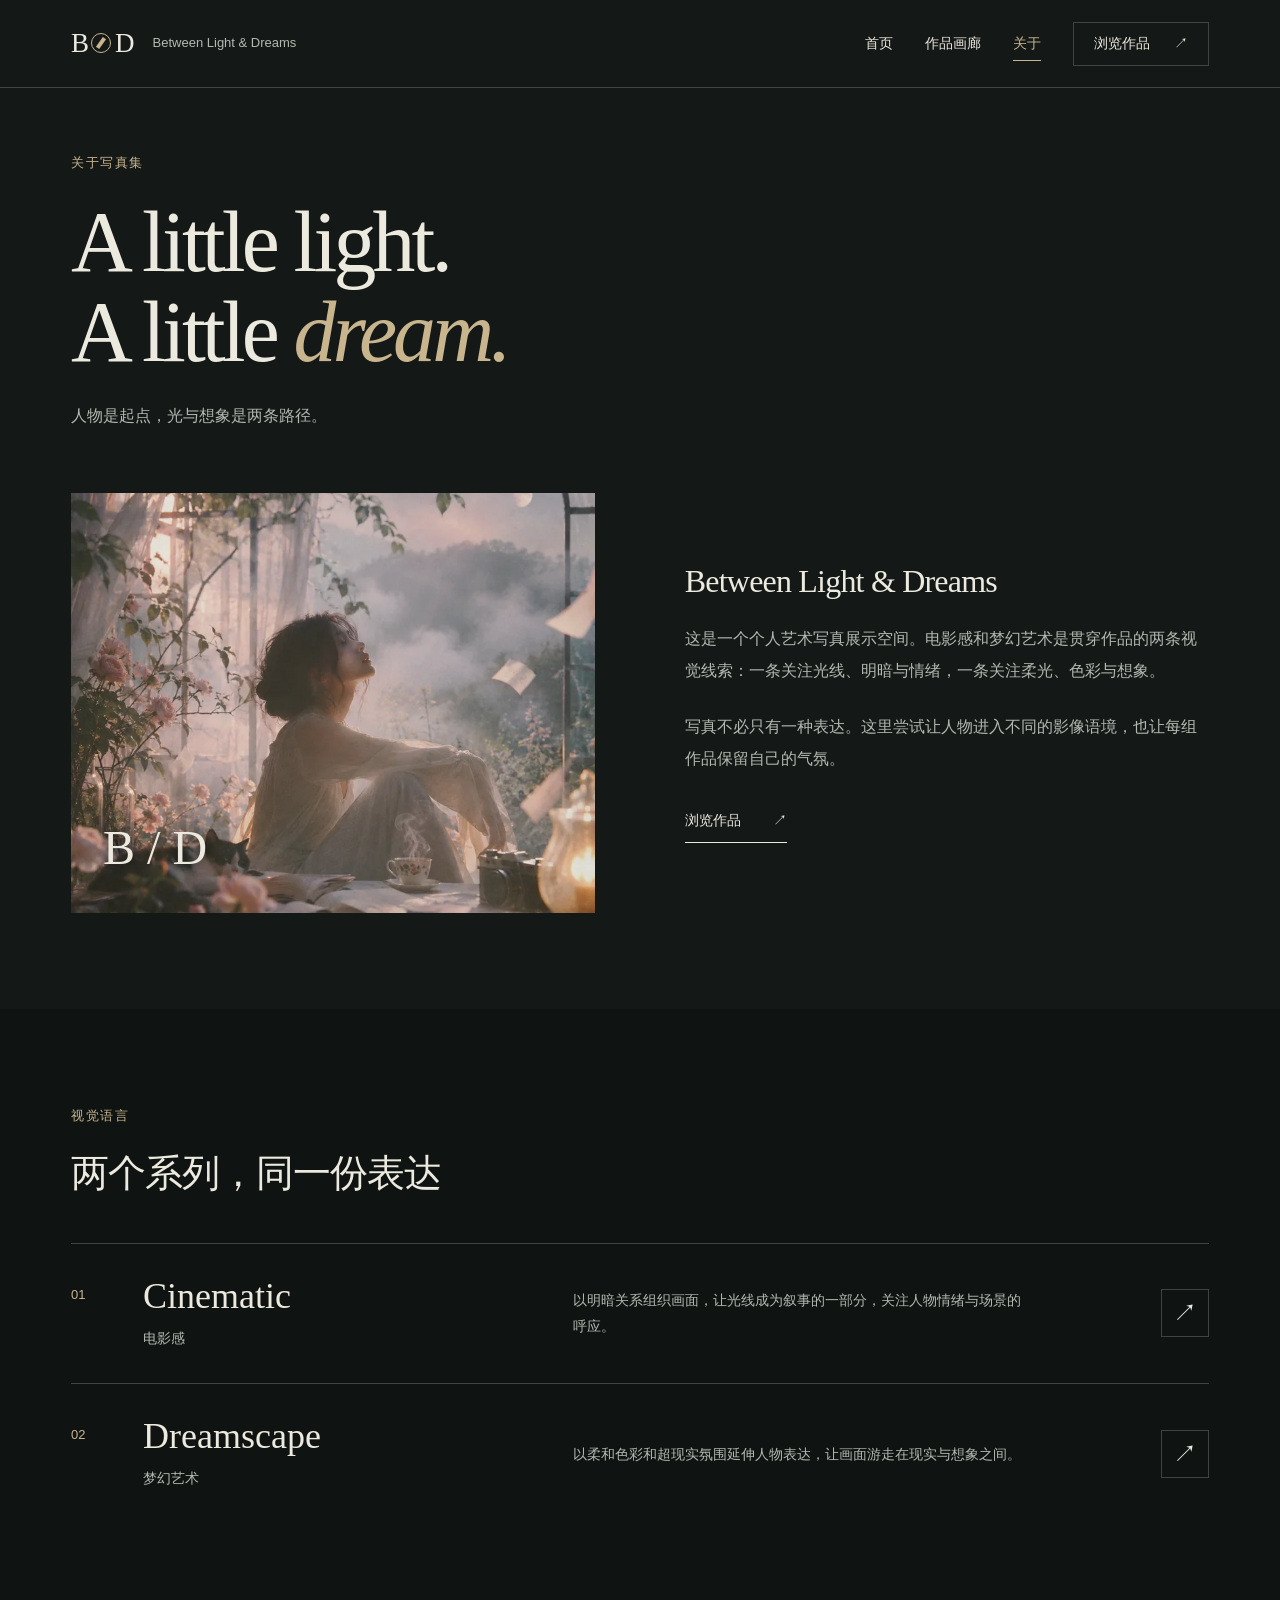
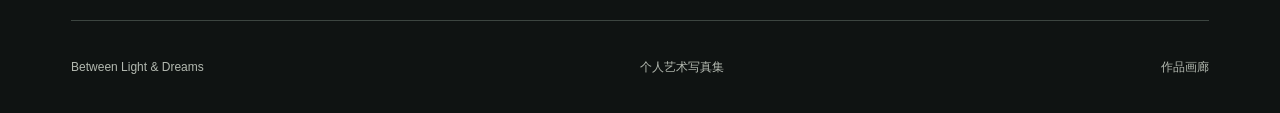
==== about.html @ 6b9c3166 "Publish Between Light & Dreams portrait gallery" ====
<!doctype html>
<html lang="zh-CN" data-type="service"><head>
<meta charset="utf-8"><meta name="viewport" content="width=device-width, initial-scale=1, viewport-fit=cover">
<title>关于 · Between Light &amp; Dreams</title><meta name="description" content="了解 Between Light & Dreams 的创作理念：以电影感和梦幻艺术，呈现个人艺术写真的两种表达。"><meta name="theme-color" content="#141817"><meta name="page-type" content="service"><meta name="site-kind" content="other">
<meta property="og:title" content="关于 · Between Light &amp; Dreams"><meta property="og:description" content="以电影感和梦幻艺术呈现个人写真。"><meta property="og:type" content="website"><meta property="og:image" content="assets/share.svg"><meta name="twitter:card" content="summary_large_image">
<link rel="icon" href="assets/favicon.svg" type="image/svg+xml"><link rel="stylesheet" href="assets/site.css"><script src="assets/app.js" defer></script>
</head><body data-page="about">
<a class="skip-link" href="#main">跳至正文</a><header class="site-header"><div class="wrap header-inner"><a class="brand" href="index.html" aria-label="Between Light and Dreams 首页">B<span class="brand-orbit" aria-hidden="true"></span>D<span class="brand-caption">Between Light &amp; Dreams</span></a><button class="menu-toggle" type="button" aria-expanded="false" aria-controls="primary-nav">菜单 <span aria-hidden="true">＋</span></button><nav id="primary-nav" aria-label="主导航"><a href="index.html">首页</a><a href="gallery.html">作品画廊</a><a href="about.html" aria-current="page">关于</a><a class="nav-cta" href="gallery.html">浏览作品 <span aria-hidden="true">↗</span></a></nav></div></header>
<main id="main"><section class="about-intro section"><div class="wrap"><div class="about-heading" data-enter><p class="eyebrow">关于写真集</p><h1 lang="en">A little light.<br>A little <em>dream.</em></h1><p class="about-tagline">人物是起点，光与想象是两条路径。</p></div><div class="about-body"><div class="about-art" data-about-cover><div class="light-study light-dream" aria-hidden="true"><span class="light-moon"></span><span class="light-horizon"></span></div><span class="about-art-mark" lang="en" aria-hidden="true">B / D</span></div><div class="about-story"><h2>Between Light &amp; Dreams</h2><p>这是一个个人艺术写真展示空间。电影感和梦幻艺术是贯穿作品的两条视觉线索：一条关注光线、明暗与情绪，一条关注柔光、色彩与想象。</p><p>写真不必只有一种表达。这里尝试让人物进入不同的影像语境，也让每组作品保留自己的气氛。</p><a class="text-link" href="gallery.html">浏览作品 <span aria-hidden="true">↗</span></a></div></div></div></section>
<section class="about-styles section"><div class="wrap"><p class="eyebrow">视觉语言</p><h2>两个系列，同一份表达</h2><div class="style-rows"><article><span class="row-index" aria-hidden="true">01</span><div><h3 lang="en">Cinematic</h3><p>电影感</p></div><p>以明暗关系组织画面，让光线成为叙事的一部分，关注人物情绪与场景的呼应。</p><a class="icon-button" href="gallery.html?style=cinematic" aria-label="查看电影感作品">↗</a></article><article><span class="row-index" aria-hidden="true">02</span><div><h3 lang="en">Dreamscape</h3><p>梦幻艺术</p></div><p>以柔和色彩和超现实氛围延伸人物表达，让画面游走在现实与想象之间。</p><a class="icon-button" href="gallery.html?style=dreamscape" aria-label="查看梦幻艺术作品">↗</a></article></div></div></section></main>
<footer class="site-footer footer-compact"><div class="wrap"><div class="footer-bottom"><a href="index.html" lang="en">Between Light &amp; Dreams</a><span>个人艺术写真集</span><a href="gallery.html">作品画廊</a></div></div></footer>
</body></html>
---- assets/site.css ----
@charset "UTF-8";
:root{color-scheme:dark;--bg:#141817;--bg-deep:#0f1312;--surface:#1c2320;--ink:#ece9df;--muted:#b3b9b0;--accent:#c8b58e;--line:#3c4540;--gutter:clamp(24px,5.55vw,96px);--header:88px;--serif:Georgia,"Times New Roman","Noto Serif SC","Songti SC",SimSun,serif;--sans:"Segoe UI","PingFang SC","Microsoft YaHei",sans-serif;--ease:cubic-bezier(.2,.7,.2,1)}
*{box-sizing:border-box}html{scroll-padding-top:calc(var(--header) + 24px)}body{margin:0;background:var(--bg);color:var(--ink);font-family:var(--sans);font-size:16px;line-height:1.7;-webkit-font-smoothing:antialiased}body.modal-open{overflow:hidden}a{color:inherit;text-decoration:none}button{font:inherit;color:inherit;cursor:pointer}button,a{-webkit-tap-highlight-color:transparent}button{border-radius:0}button:disabled{cursor:default;opacity:.3}img{display:block;max-width:100%}h1,h2,h3,p,figure{margin:0}h1,h2,h3{font-weight:400;line-height:1.14}em{font-family:var(--serif);font-weight:400}button:focus-visible,a:focus-visible{outline:2px solid var(--accent);outline-offset:6px}::selection{background:var(--accent);color:var(--bg)}[hidden]{display:none!important}.wrap{width:calc(100% - 2*var(--gutter));max-width:1440px;margin-inline:auto}.skip-link{position:fixed;top:12px;left:var(--gutter);background:var(--ink);color:var(--bg);padding:12px 24px;transform:translateY(-200%);z-index:100}.skip-link:focus{transform:translateY(0)}
.site-header{height:var(--header);position:relative;z-index:20;background:var(--bg);border-bottom:1px solid var(--line)}.header-inner{display:flex;align-items:center;justify-content:space-between;height:100%;gap:24px}.brand{display:flex;align-items:center;font-family:var(--serif);font-size:27px;letter-spacing:-2px;min-height:44px;flex-shrink:0}.brand-orbit{display:block;width:20px;height:20px;border:1px solid var(--accent);border-radius:50%;margin:0 4px;position:relative}.brand-orbit::after{content:"";position:absolute;inset:3px 7px;background:var(--accent);transform:rotate(35deg)}.brand-caption{font:13px/1.4 var(--sans);letter-spacing:0;margin-left:20px;color:var(--muted)}#primary-nav{display:flex;align-items:center;gap:32px}#primary-nav a{display:flex;min-height:44px;align-items:center;position:relative;font-size:14px}#primary-nav a:not(.nav-cta)::after{content:"";height:1px;background:var(--accent);position:absolute;bottom:5px;left:0;right:0;transform:scaleX(0);transform-origin:left;transition:transform .25s var(--ease)}#primary-nav a:hover::after,#primary-nav a[aria-current]::after{transform:scaleX(1)}#primary-nav a[aria-current]{color:var(--accent)}#primary-nav .nav-cta{border:1px solid var(--line);padding:0 20px;gap:24px;transition:background .2s,color .2s,transform .2s}.nav-cta:hover{background:var(--ink);color:var(--bg);transform:translateY(-2px)}.menu-toggle{display:none;background:transparent;border:1px solid var(--line);min-height:44px;min-width:76px;padding:0 12px}.menu-toggle span{margin-left:8px}
.hero{min-height:calc(100svh - var(--header));position:relative;overflow:hidden}.hero-grid{display:grid;grid-template-columns:1fr 1fr;gap:48px;min-height:calc(100svh - var(--header));padding-top:clamp(48px,7vh,88px);padding-bottom:24px;align-items:center}.hero-copy{position:relative;z-index:2;padding-bottom:24px}.eyebrow{display:flex;align-items:center;gap:16px;font-size:13px;color:var(--accent);letter-spacing:.12em;margin-bottom:24px}.fine-line{width:40px;height:1px;background:var(--accent)}.hero h1{font-family:var(--serif);font-size:clamp(70px,7.8vw,130px);line-height:.96;letter-spacing:-.055em}.hero h1 em{color:var(--accent);font-size:.76em}.word-dreams{font-style:italic}.hero-lead{font-family:var(--serif);font-size:21px;letter-spacing:.07em;margin-top:32px}.hero-description{color:var(--muted);font-size:14px;margin-top:12px;line-height:1.9}.button{display:inline-flex;min-height:50px;align-items:center;justify-content:space-between;gap:48px;padding:12px 24px;font-size:14px;border:1px solid var(--line);transition:transform .25s var(--ease),background .25s,color .25s}.button:hover{transform:translateY(-2px)}.button:active{transform:translateY(1px)}.button-primary{background:var(--ink);color:var(--bg);border-color:var(--ink)}.button-primary:hover{background:var(--accent);border-color:var(--accent)}.button-secondary{background:transparent}.button-secondary:hover{background:var(--surface)}.hero .button{margin-top:28px}.hero-art{display:grid;grid-template-columns:1.1fr .85fr;gap:16px;position:relative;align-self:stretch;align-items:center;padding:0 24px 0 0;min-height:480px}.art-frame{position:relative;aspect-ratio:3/5;overflow:hidden;background:var(--surface)}.frame-cinema{margin-bottom:100px}.frame-dream{margin-top:96px;aspect-ratio:3/5.7}.frame-label{position:absolute;left:24px;bottom:24px;font-family:var(--serif);font-size:clamp(22px,2.6vw,42px);font-style:italic;text-shadow:0 2px 12px #000;z-index:2}.frame-corner{position:absolute;top:16px;right:16px;width:16px;height:16px;border-top:1px solid #ece9df88;border-right:1px solid #ece9df88;z-index:2}.art-axis{position:absolute;right:0;top:50%;writing-mode:vertical-rl;text-transform:uppercase;font:10px/1 var(--sans);letter-spacing:.2em;color:var(--muted)}.hero-foot{grid-column:1/-1;display:flex;align-items:center;justify-content:space-between;border-top:1px solid var(--line);min-height:56px;color:var(--muted);font-size:12px;letter-spacing:.04em}.hero-foot a{display:flex;align-items:center;gap:32px;min-height:44px}.hero-foot a:hover{color:var(--ink)}
/* Decorative light studies are backgrounds, never labelled as portrait artworks. */
.light-study{position:absolute;inset:0;overflow:hidden;pointer-events:none}.light-cinema{background:linear-gradient(125deg,#172323,#2e3832 44%,#111b19 46%,#182420)}.light-window{position:absolute;inset:-20% 30% -15% -30%;background:linear-gradient(90deg,transparent 5%,#d8be8555 18%,#e6d8ab88 42%,#81745144 57%,transparent 76%);transform:rotate(28deg);filter:blur(5px)}.light-door{position:absolute;inset:12% 18% 12% 40%;border-left:1px solid #b4bb9b66;border-right:1px solid #b4bb9b44;box-shadow:12px 0 44px #cad2aa22;background:linear-gradient(0deg,#111a18,#52645355)}.light-dream{background:radial-gradient(ellipse at 30% 32%,#bac7b166,transparent 55%),linear-gradient(150deg,#627e80,#344e56 42%,#273d49 65%,#19272d)}.light-moon{position:absolute;width:70%;aspect-ratio:1;border:1px solid #dfe3c155;border-radius:50%;left:16%;top:12%;background:radial-gradient(ellipse at 55% 45%,#ece4bf88,#bacbb222 52%,transparent 70%);box-shadow:0 0 80px #d0dab022;filter:blur(.5px)}.light-horizon{position:absolute;left:-40%;right:-40%;bottom:-16%;height:55%;border-radius:50%;background:linear-gradient(0deg,#192a30 30%,#a9c3be44 96%);filter:blur(10px);transform:rotate(-12deg)}.cover-photo{position:absolute;inset:0;width:100%;height:100%;object-fit:cover}.hero-art .cover-photo{transition:transform .6s var(--ease)}.hero-art:hover .cover-photo{transform:scale(1.025)}
.section{padding-block:96px}.collections{background:var(--bg-deep)}.section-heading{display:flex;justify-content:space-between;align-items:flex-end;gap:32px;margin-bottom:48px}.section-heading h2,.note-grid h2,.about-styles h2{font-size:clamp(28px,3vw,42px);letter-spacing:-.025em}.section-heading>p{font-size:14px;color:var(--muted);line-height:1.9}.collection-grid{display:grid;grid-template-columns:1fr 1fr;gap:32px}.collection-card{display:block;transition:transform .35s var(--ease)}.collection-card:hover{transform:translateY(-2px)}.collection-visual{position:relative;aspect-ratio:4/3;overflow:hidden;background:var(--surface)}.collection-visual .light-study,.collection-visual .cover-photo{transition:transform .6s var(--ease)}.collection-card:hover .light-study,.collection-card:hover .cover-photo{transform:scale(1.03)}.collection-number{position:absolute;top:24px;left:24px;font-size:12px;letter-spacing:.15em;text-shadow:0 2px 10px #000;z-index:2}.collection-arrow{display:flex;align-items:center;justify-content:center;position:absolute;bottom:24px;right:24px;width:48px;height:48px;background:var(--bg);border:1px solid var(--line);font-size:24px;z-index:2;transition:transform .2s}.collection-card:hover .collection-arrow{transform:translate(2px,-2px)}.collection-text{padding-top:24px;display:flex;justify-content:space-between;align-items:baseline;gap:16px}.collection-text h3{font-family:var(--serif);font-size:clamp(28px,3vw,44px);letter-spacing:-.025em}.collection-text p{color:var(--muted);font-size:13px}.collection-text p span{display:block;font-size:12px;margin-top:4px}.note-section{background:#e6e3d9;color:#26332e}.note-grid{display:grid;grid-template-columns:1fr 1.5fr;gap:64px}.note-grid>.eyebrow{color:#5e675a;align-self:start}.note-lead{font-family:var(--serif);font-size:clamp(28px,3vw,44px);line-height:1.6;margin-top:32px}.body-copy{font-size:16px;line-height:2;max-width:550px;margin-top:24px;color:#48544b}.text-link{display:inline-flex;align-items:center;gap:32px;min-height:44px;border:0;border-bottom:1px solid currentColor;background:transparent;font-size:14px;padding:8px 0;transition:gap .25s var(--ease),color .25s}.text-link:hover{gap:42px}.note-grid .text-link{margin-top:28px}.site-footer{padding-top:64px;background:var(--bg-deep)}.footer-top{display:flex;align-items:center;justify-content:space-between;gap:32px;padding-bottom:56px}.footer-title{font-family:var(--serif);font-size:clamp(32px,4.2vw,64px);line-height:1.08;letter-spacing:-.035em}.footer-title em{color:var(--accent)}.footer-bottom{display:flex;align-items:center;justify-content:space-between;gap:24px;border-top:1px solid var(--line);padding:24px 0;color:var(--muted);font-size:12px;flex-wrap:wrap}.footer-bottom a{display:flex;align-items:center;min-height:44px}.footer-bottom a:hover{color:var(--ink)}.footer-compact{padding-top:0}
.gallery-main{min-height:calc(100svh - var(--header) - 94px)}.gallery-section{padding-block:64px 96px}.gallery-intro h1{font-family:var(--serif);font-size:clamp(52px,6.2vw,90px);letter-spacing:-.045em;line-height:1.1}.gallery-intro h1 em{color:var(--accent)}.gallery-intro>p:last-child{color:var(--muted);font-size:14px;margin-top:20px}.gallery-toolbar{display:flex;align-items:center;justify-content:space-between;gap:24px;margin-top:56px;padding-bottom:20px;border-bottom:1px solid var(--line)}.filters{display:flex;gap:8px;flex-wrap:wrap}.filters button{padding:10px 20px;min-height:44px;border:1px solid transparent;background:transparent;color:var(--muted);font-size:14px;transition:background .2s,color .2s,transform .2s}.filters button:hover{color:var(--ink);background:var(--surface);transform:translateY(-2px)}.filters button[aria-pressed=true]{border-color:var(--accent);color:var(--ink)}#gallery-count{font-size:13px;color:var(--muted);white-space:nowrap}.gallery-grid{display:grid;grid-template-columns:repeat(3,minmax(0,1fr));gap:40px 24px;margin-top:32px}.work-card{margin:0;min-width:0}.work-open{display:block;width:100%;padding:0;border:none;background:transparent;text-align:left;transition:transform .25s var(--ease)}.work-open:hover{transform:translateY(-2px)}.work-image-wrap{display:block;position:relative;aspect-ratio:3/4;background:var(--surface);overflow:hidden}.work-image{width:100%;height:100%;object-fit:cover;transition:transform .5s var(--ease)}.work-open:hover .work-image{transform:scale(1.03)}.work-open .work-expand{position:absolute;bottom:16px;right:16px;display:grid;place-items:center;background:var(--bg);width:44px;height:44px;font-size:22px}.work-image-failed{display:grid;place-items:center;position:absolute;inset:0;padding:24px;color:var(--muted);font-size:14px}.work-details{display:flex;justify-content:space-between;align-items:baseline;gap:16px;padding-top:16px}.work-title{font-size:16px;font-family:var(--sans);line-height:1.5;overflow-wrap:anywhere}.work-style{font-size:12px;color:var(--muted);flex-shrink:0}.gallery-empty{padding:48px 0 24px;text-align:center;min-height:240px}.gallery-empty h2{font-size:24px;margin-top:16px}.gallery-empty p{font-size:14px;color:var(--muted);margin-top:12px}.gallery-empty .text-link,.gallery-empty .button{margin-top:20px}.empty-symbol{font-size:52px;color:var(--accent);font-family:var(--serif);line-height:1}
.lightbox{width:100vw;max-width:none;height:100dvh;max-height:none;margin:0;padding:0;border:0;background:#101412fa;color:var(--ink);overflow:auto}.lightbox::backdrop{background:#0f1312f5}.lightbox-layout{min-height:100%;display:grid;grid-template-rows:auto minmax(120px,1fr) auto;padding:16px 32px;gap:8px}.lightbox-top{display:flex;justify-content:space-between;align-items:center;gap:16px;font-size:13px;color:var(--muted)}.icon-button{display:inline-flex;align-items:center;justify-content:center;min-width:48px;min-height:48px;background:transparent;border:1px solid var(--line);font-size:24px;flex-shrink:0;transition:background .2s,transform .2s}.icon-button:hover:not(:disabled){background:var(--surface);transform:translateY(-2px)}.lightbox-stage{display:grid;grid-template-columns:48px minmax(0,1fr) 48px;align-items:center;gap:24px;min-height:0}.lightbox-image-wrap{height:calc(100dvh - 200px);min-height:120px;position:relative;display:flex;align-items:center;justify-content:center;touch-action:pan-y}.lightbox-image-wrap img{max-width:100%;max-height:100%;width:auto;height:auto;object-fit:contain}.lightbox-image-wrap>p{max-width:320px;text-align:center;color:var(--muted);font-size:14px}.lightbox-bottom{display:flex;align-items:center;justify-content:space-between;gap:24px;padding:16px 72px}.lightbox-bottom h2{font-family:var(--serif);font-size:24px;overflow-wrap:anywhere}.lightbox-bottom p{font-size:12px;color:var(--muted);margin-top:4px}#lightbox-help{text-align:right}.touch-help{display:none}
.about-intro{padding-top:64px}.about-heading h1{font-family:var(--serif);font-size:clamp(52px,6.7vw,96px);letter-spacing:-.045em;line-height:1.05}.about-heading h1 em{color:var(--accent)}.about-tagline{font-size:16px;color:var(--muted);margin-top:24px}.about-body{display:grid;grid-template-columns:1fr 1fr;gap:clamp(32px,7vw,112px);margin-top:64px;align-items:center}.about-art{position:relative;aspect-ratio:5/4;overflow:hidden}.about-art-mark{position:absolute;left:32px;bottom:24px;font-family:var(--serif);font-size:48px;color:var(--ink);text-shadow:0 2px 12px #000}.about-story h2{font-family:var(--serif);font-size:32px;letter-spacing:-.025em}.about-story p{font-size:16px;line-height:2;color:var(--muted);margin-top:24px}.about-story .text-link{margin-top:24px}.about-styles{background:var(--bg-deep)}.style-rows{margin-top:48px}.style-rows article{display:grid;grid-template-columns:40px 1fr 1.4fr 48px;gap:32px;align-items:center;border-top:1px solid var(--line);padding:32px 0}.row-index{color:var(--accent);font-size:13px;align-self:start;padding-top:8px}.style-rows h3{font-family:var(--serif);font-size:36px}.style-rows article p{font-size:14px;color:var(--muted);line-height:1.9}.style-rows h3+p{margin-top:8px}.style-rows article>p{max-width:450px}
/* Entrance never hides text when scripting or animation is unavailable. */
@keyframes enter{from{opacity:.3;transform:translateY(16px)}to{opacity:1;transform:translateY(0)}}[data-enter]{animation:enter .9s var(--ease) both}.hero-art[data-enter]{animation-delay:.12s}
@media(min-width:1800px){.hero-grid{min-height:850px}.hero{min-height:850px}}
@media(max-width:1100px){.brand-caption{display:none}.hero-grid{gap:32px}.hero-art{min-height:400px}.collection-text{display:block}.collection-text p{margin-top:12px}.collection-text p span{display:inline;margin-left:16px}.lightbox-bottom{padding-inline:0}}
@media(max-width:800px){:root{--header:72px;--gutter:32px}#primary-nav{gap:24px}.hero-grid{grid-template-columns:1fr;gap:24px;padding-top:48px}.hero-copy{padding:0}.hero h1{font-size:clamp(72px,12vw,100px)}.hero h1 br:first-of-type{display:none}.hero-lead{margin-top:24px}.hero-description{display:none}.hero-art{min-height:0;height:360px;grid-template-columns:1fr 1fr;padding-right:24px;gap:16px}.art-frame{aspect-ratio:auto;height:100%;margin:0}.frame-cinema{height:90%;align-self:start}.frame-dream{height:90%;align-self:end}.art-axis{font-size:9px}.hero-foot{margin-top:8px}.section{padding-block:64px}.note-grid{grid-template-columns:1fr;gap:24px}.note-grid>.eyebrow{margin-bottom:0}.section-heading{align-items:flex-start}.section-heading>p{font-size:13px}.collection-grid{gap:24px}.collection-visual{aspect-ratio:3/4}.gallery-grid{grid-template-columns:repeat(2,minmax(0,1fr))}.about-body{gap:32px;align-items:start}.about-story h2{font-size:26px}.about-story p{font-size:14px;margin-top:16px}.style-rows article{grid-template-columns:24px 1fr 1.2fr 48px;gap:20px}.style-rows h3{font-size:30px}}
@media(max-width:600px){:root{--gutter:24px;--header:72px}.header-inner{gap:12px}.brand{font-size:26px}.brand-caption{display:block;font-size:10px;margin-left:12px;max-width:90px;line-height:1.4}.menu-toggle{display:block;font-size:13px}.site-header{position:relative}#primary-nav{display:none;position:absolute;left:0;right:0;top:100%;background:var(--bg-deep);padding:24px var(--gutter);border-bottom:1px solid var(--line);flex-direction:column;align-items:stretch;gap:8px;box-shadow:0 16px 32px #0004}#primary-nav[data-open=true]{display:flex}#primary-nav a{min-height:52px;font-size:16px}#primary-nav a:not(.nav-cta)::after{right:auto;width:32px}.nav-cta{margin-top:12px;justify-content:space-between}.hero-grid{padding-top:32px;gap:24px;min-height:calc(100svh - var(--header));align-content:start}.eyebrow{font-size:11px;margin-bottom:24px}.fine-line{width:24px}.hero h1{font-size:clamp(59px,14.8vw,85px);line-height:1;letter-spacing:-.045em}.hero h1 br:first-of-type{display:block}.hero-lead{font-size:16px;margin-top:24px;letter-spacing:.03em}.hero .button{margin-top:24px;width:100%}.hero-art{height:240px;gap:12px;padding-right:20px}.frame-label{font-size:28px;left:16px;bottom:16px}.frame-corner{top:12px;right:12px;width:12px;height:12px}.art-axis{font-size:8px;letter-spacing:.14em}.hero-foot{font-size:10px;gap:16px;min-height:48px}.hero-foot a{gap:12px}.section{padding-block:56px}.section-heading{display:block;margin-bottom:32px}.section-heading>p{margin-top:20px}.collection-grid{grid-template-columns:1fr;gap:40px}.collection-visual{aspect-ratio:4/3}.collection-text{display:flex}.collection-text h3{font-size:34px}.collection-text p{margin-top:0;font-size:12px}.collection-text p span{display:block;margin-left:0;font-size:10px}.collection-number{top:20px;left:20px}.collection-arrow{bottom:20px;right:20px}.note-grid{gap:24px}.note-lead{font-size:30px;margin-top:24px}.body-copy{font-size:14px}.footer-top{display:block;padding-bottom:32px}.footer-top .text-link{margin-top:24px}.site-footer{padding-top:48px}.footer-bottom{gap:8px 24px;display:grid;grid-template-columns:1fr auto;font-size:11px;padding:20px 0}.footer-bottom span[lang=en]{display:none}.footer-bottom>a:last-child{justify-self:end}.footer-compact{padding-top:0}.footer-compact .footer-bottom>span{grid-column:1;grid-row:2}.footer-compact .footer-bottom>a:last-child{grid-column:2;grid-row:1/3}.gallery-section{padding-block:40px 56px}.gallery-intro h1{font-size:clamp(45px,11vw,62px)}.gallery-intro>p:last-child{font-size:13px;max-width:260px;line-height:1.9}.gallery-toolbar{display:block;margin-top:32px;padding-bottom:16px}.filters{gap:8px;justify-content:space-between}.filters button{padding:10px 12px;font-size:13px}#gallery-count{margin-top:16px;font-size:12px}.gallery-grid{grid-template-columns:1fr;gap:32px;margin-top:24px}.work-image-wrap{aspect-ratio:4/5}.gallery-empty{padding-top:32px;min-height:260px}.gallery-empty h2{font-size:22px}.lightbox-layout{padding:12px 16px;gap:12px}.lightbox-stage{grid-template-columns:1fr 1fr;gap:16px}.lightbox-image-wrap{grid-column:1/-1;grid-row:1;height:calc(100dvh - 256px);min-height:120px}.lightbox-prev{grid-column:1;grid-row:2}.lightbox-next{grid-column:2;grid-row:2;justify-self:end}.lightbox-bottom{padding:0 0 12px;align-items:flex-start;gap:12px}.lightbox-bottom h2{font-size:20px}.lightbox-bottom p{font-size:11px}.touch-help{display:inline}#lightbox-help{flex-shrink:0}.about-intro{padding-top:40px}.about-heading h1{font-size:clamp(48px,11.9vw,68px)}.about-tagline{font-size:13px;line-height:1.9}.about-body{grid-template-columns:1fr;margin-top:40px;gap:32px}.about-art{aspect-ratio:4/3}.about-story h2{font-size:28px}.about-story p{font-size:14px}.style-rows{margin-top:32px}.style-rows article{grid-template-columns:24px 1fr 48px;gap:16px;padding-block:24px}.style-rows article>p{grid-column:2;grid-row:2;font-size:13px}.style-rows article>.icon-button{grid-column:3;grid-row:1}.style-rows h3{font-size:32px}.row-index{font-size:12px}.style-rows h3+p{font-size:12px}}
@media(max-width:359px){:root{--gutter:20px}.brand-caption{display:none}.filters button{padding:10px;font-size:12px}.hero-lead{font-size:14px}.hero-art{height:200px}.hero-foot>span{font-size:9px}.collection-text{display:block}.collection-text p{margin-top:12px}.collection-text p span{display:inline;margin-left:12px}.lightbox-bottom{flex-direction:column}#lightbox-help{text-align:left}.lightbox-image-wrap{height:calc(100dvh - 290px)}}
.note-section a:focus-visible{outline-color:#374b3b}
@media(min-width:801px){.hero-grid{row-gap:24px}.note-grid{grid-template-columns:5fr 7fr;gap:24px}}
.collection-text h3{font-size:clamp(28px,2.6vw,38px)}
.collection-number{background:#141817e6;padding:4px 8px;text-shadow:none}
@media(max-width:600px){.brand-caption,.art-axis{display:none}.section-heading h2,.note-grid h2,.about-styles h2{font-size:34px}.collection-text h3{font-size:32px}.collection-text p span{font-size:12px}.hero-foot{font-size:12px}.hero-foot>span{font-size:11px}}
@media(prefers-reduced-motion:reduce){*,*::before,*::after{animation:none!important;transition:none!important;scroll-behavior:auto!important}.hero-art:hover .cover-photo,.collection-card:hover .light-study,.collection-card:hover .cover-photo,.work-open:hover .work-image{transform:none}}
@media(prefers-reduced-transparency:reduce){.lightbox{background:var(--bg)}}
@media print{.site-header,.site-footer,.filters,.lightbox,.button{display:none!important}body{background:white;color:black}.section,.gallery-section{padding-block:24px}.hero{min-height:auto}.hero-grid{min-height:auto}.hero-art{height:400px}.gallery-grid{grid-template-columns:repeat(2,1fr)}}
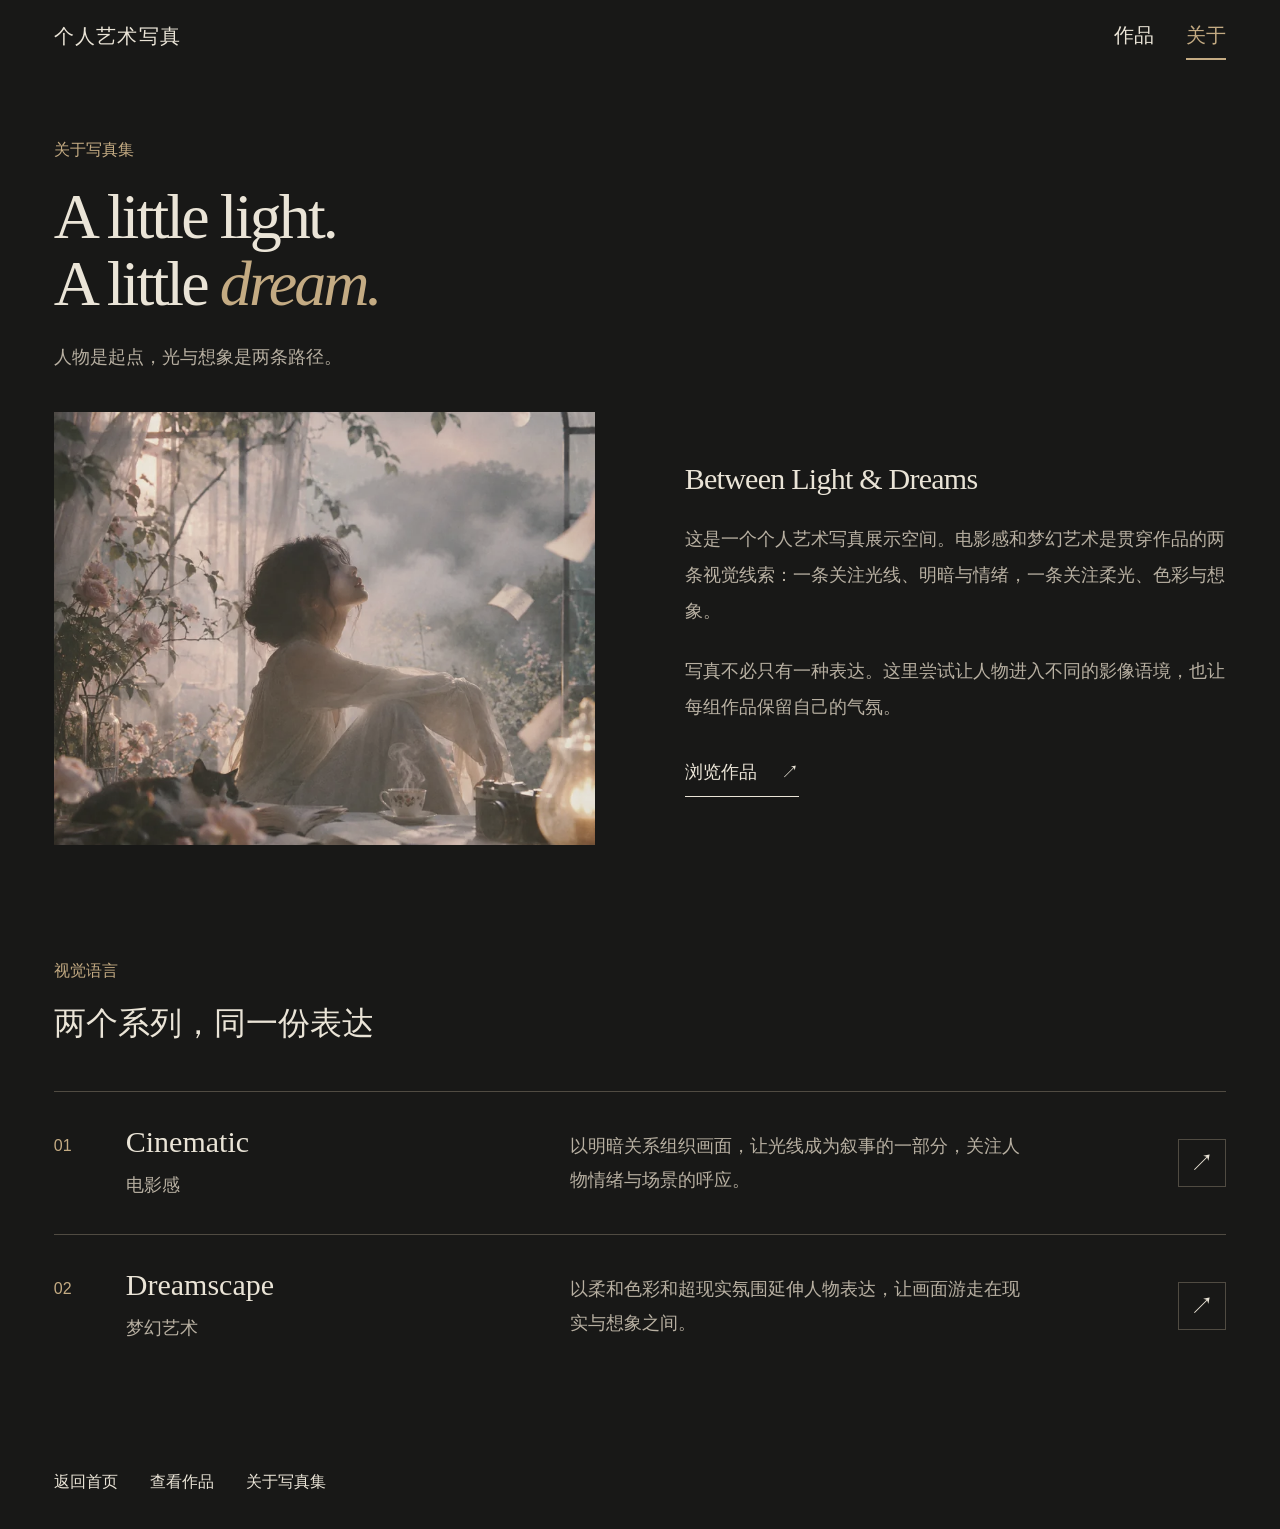
==== commit 8c905f51: "Refine portrait site with readable editorial layout" ====
--- a/about.html
+++ b/about.html
@@ -1,12 +1,17 @@
 <!doctype html>
 <html lang="zh-CN" data-type="service"><head>
 <meta charset="utf-8"><meta name="viewport" content="width=device-width, initial-scale=1, viewport-fit=cover">
-<title>关于 · Between Light &amp; Dreams</title><meta name="description" content="了解 Between Light & Dreams 的创作理念：以电影感和梦幻艺术，呈现个人艺术写真的两种表达。"><meta name="theme-color" content="#141817"><meta name="page-type" content="service"><meta name="site-kind" content="other">
+<title>关于 · Between Light &amp; Dreams</title><meta name="description" content="了解 Between Light & Dreams 的创作理念：以电影感和梦幻艺术，呈现个人艺术写真的两种表达。"><meta name="theme-color" content="#181817"><meta name="page-type" content="service"><meta name="site-kind" content="other">
 <meta property="og:title" content="关于 · Between Light &amp; Dreams"><meta property="og:description" content="以电影感和梦幻艺术呈现个人写真。"><meta property="og:type" content="website"><meta property="og:image" content="assets/share.svg"><meta name="twitter:card" content="summary_large_image">
 <link rel="icon" href="assets/favicon.svg" type="image/svg+xml"><link rel="stylesheet" href="assets/site.css"><script src="assets/app.js" defer></script>
 </head><body data-page="about">
-<a class="skip-link" href="#main">跳至正文</a><header class="site-header"><div class="wrap header-inner"><a class="brand" href="index.html" aria-label="Between Light and Dreams 首页">B<span class="brand-orbit" aria-hidden="true"></span>D<span class="brand-caption">Between Light &amp; Dreams</span></a><button class="menu-toggle" type="button" aria-expanded="false" aria-controls="primary-nav">菜单 <span aria-hidden="true">＋</span></button><nav id="primary-nav" aria-label="主导航"><a href="index.html">首页</a><a href="gallery.html">作品画廊</a><a href="about.html" aria-current="page">关于</a><a class="nav-cta" href="gallery.html">浏览作品 <span aria-hidden="true">↗</span></a></nav></div></header>
-<main id="main"><section class="about-intro section"><div class="wrap"><div class="about-heading" data-enter><p class="eyebrow">关于写真集</p><h1 lang="en">A little light.<br>A little <em>dream.</em></h1><p class="about-tagline">人物是起点，光与想象是两条路径。</p></div><div class="about-body"><div class="about-art" data-about-cover><div class="light-study light-dream" aria-hidden="true"><span class="light-moon"></span><span class="light-horizon"></span></div><span class="about-art-mark" lang="en" aria-hidden="true">B / D</span></div><div class="about-story"><h2>Between Light &amp; Dreams</h2><p>这是一个个人艺术写真展示空间。电影感和梦幻艺术是贯穿作品的两条视觉线索：一条关注光线、明暗与情绪，一条关注柔光、色彩与想象。</p><p>写真不必只有一种表达。这里尝试让人物进入不同的影像语境，也让每组作品保留自己的气氛。</p><a class="text-link" href="gallery.html">浏览作品 <span aria-hidden="true">↗</span></a></div></div></div></section>
+<a class="skip-link" href="#main">跳至正文</a>
+<header class="site-header"><div class="wrap header-inner">
+<a class="brand" href="index.html" aria-label="个人艺术写真首页">个人艺术写真</a>
+<button class="menu-toggle" type="button" aria-expanded="false" aria-controls="primary-nav">菜单 <span aria-hidden="true">＋</span></button>
+<nav id="primary-nav" aria-label="主导航"><a href="gallery.html">作品</a><a href="about.html" aria-current="page">关于</a></nav>
+</div></header>
+<main id="main"><section class="about-intro section"><div class="wrap"><div class="about-heading" data-enter><p class="eyebrow">关于写真集</p><h1 lang="en">A little light.<br>A little <em>dream.</em></h1><p class="about-tagline">人物是起点，光与想象是两条路径。</p></div><div class="about-body"><div class="about-art" data-about-cover><div class="light-study light-dream" aria-hidden="true"><span class="light-moon"></span><span class="light-horizon"></span></div></div><div class="about-story"><h2>Between Light &amp; Dreams</h2><p>这是一个个人艺术写真展示空间。电影感和梦幻艺术是贯穿作品的两条视觉线索：一条关注光线、明暗与情绪，一条关注柔光、色彩与想象。</p><p>写真不必只有一种表达。这里尝试让人物进入不同的影像语境，也让每组作品保留自己的气氛。</p><a class="text-link" href="gallery.html">浏览作品 <span aria-hidden="true">↗</span></a></div></div></div></section>
 <section class="about-styles section"><div class="wrap"><p class="eyebrow">视觉语言</p><h2>两个系列，同一份表达</h2><div class="style-rows"><article><span class="row-index" aria-hidden="true">01</span><div><h3 lang="en">Cinematic</h3><p>电影感</p></div><p>以明暗关系组织画面，让光线成为叙事的一部分，关注人物情绪与场景的呼应。</p><a class="icon-button" href="gallery.html?style=cinematic" aria-label="查看电影感作品">↗</a></article><article><span class="row-index" aria-hidden="true">02</span><div><h3 lang="en">Dreamscape</h3><p>梦幻艺术</p></div><p>以柔和色彩和超现实氛围延伸人物表达，让画面游走在现实与想象之间。</p><a class="icon-button" href="gallery.html?style=dreamscape" aria-label="查看梦幻艺术作品">↗</a></article></div></div></section></main>
-<footer class="site-footer footer-compact"><div class="wrap"><div class="footer-bottom"><a href="index.html" lang="en">Between Light &amp; Dreams</a><span>个人艺术写真集</span><a href="gallery.html">作品画廊</a></div></div></footer>
+<footer class="site-footer"><div class="wrap footer-bottom"><a href="index.html">返回首页</a><a href="gallery.html">查看作品</a><a href="about.html">关于写真集</a></div></footer>
 </body></html>
--- a/assets/site.css
+++ b/assets/site.css
@@ -1,26 +1,21 @@
 @charset "UTF-8";
-:root{color-scheme:dark;--bg:#141817;--bg-deep:#0f1312;--surface:#1c2320;--ink:#ece9df;--muted:#b3b9b0;--accent:#c8b58e;--line:#3c4540;--gutter:clamp(24px,5.55vw,96px);--header:88px;--serif:Georgia,"Times New Roman","Noto Serif SC","Songti SC",SimSun,serif;--sans:"Segoe UI","PingFang SC","Microsoft YaHei",sans-serif;--ease:cubic-bezier(.2,.7,.2,1)}
-*{box-sizing:border-box}html{scroll-padding-top:calc(var(--header) + 24px)}body{margin:0;background:var(--bg);color:var(--ink);font-family:var(--sans);font-size:16px;line-height:1.7;-webkit-font-smoothing:antialiased}body.modal-open{overflow:hidden}a{color:inherit;text-decoration:none}button{font:inherit;color:inherit;cursor:pointer}button,a{-webkit-tap-highlight-color:transparent}button{border-radius:0}button:disabled{cursor:default;opacity:.3}img{display:block;max-width:100%}h1,h2,h3,p,figure{margin:0}h1,h2,h3{font-weight:400;line-height:1.14}em{font-family:var(--serif);font-weight:400}button:focus-visible,a:focus-visible{outline:2px solid var(--accent);outline-offset:6px}::selection{background:var(--accent);color:var(--bg)}[hidden]{display:none!important}.wrap{width:calc(100% - 2*var(--gutter));max-width:1440px;margin-inline:auto}.skip-link{position:fixed;top:12px;left:var(--gutter);background:var(--ink);color:var(--bg);padding:12px 24px;transform:translateY(-200%);z-index:100}.skip-link:focus{transform:translateY(0)}
-.site-header{height:var(--header);position:relative;z-index:20;background:var(--bg);border-bottom:1px solid var(--line)}.header-inner{display:flex;align-items:center;justify-content:space-between;height:100%;gap:24px}.brand{display:flex;align-items:center;font-family:var(--serif);font-size:27px;letter-spacing:-2px;min-height:44px;flex-shrink:0}.brand-orbit{display:block;width:20px;height:20px;border:1px solid var(--accent);border-radius:50%;margin:0 4px;position:relative}.brand-orbit::after{content:"";position:absolute;inset:3px 7px;background:var(--accent);transform:rotate(35deg)}.brand-caption{font:13px/1.4 var(--sans);letter-spacing:0;margin-left:20px;color:var(--muted)}#primary-nav{display:flex;align-items:center;gap:32px}#primary-nav a{display:flex;min-height:44px;align-items:center;position:relative;font-size:14px}#primary-nav a:not(.nav-cta)::after{content:"";height:1px;background:var(--accent);position:absolute;bottom:5px;left:0;right:0;transform:scaleX(0);transform-origin:left;transition:transform .25s var(--ease)}#primary-nav a:hover::after,#primary-nav a[aria-current]::after{transform:scaleX(1)}#primary-nav a[aria-current]{color:var(--accent)}#primary-nav .nav-cta{border:1px solid var(--line);padding:0 20px;gap:24px;transition:background .2s,color .2s,transform .2s}.nav-cta:hover{background:var(--ink);color:var(--bg);transform:translateY(-2px)}.menu-toggle{display:none;background:transparent;border:1px solid var(--line);min-height:44px;min-width:76px;padding:0 12px}.menu-toggle span{margin-left:8px}
-.hero{min-height:calc(100svh - var(--header));position:relative;overflow:hidden}.hero-grid{display:grid;grid-template-columns:1fr 1fr;gap:48px;min-height:calc(100svh - var(--header));padding-top:clamp(48px,7vh,88px);padding-bottom:24px;align-items:center}.hero-copy{position:relative;z-index:2;padding-bottom:24px}.eyebrow{display:flex;align-items:center;gap:16px;font-size:13px;color:var(--accent);letter-spacing:.12em;margin-bottom:24px}.fine-line{width:40px;height:1px;background:var(--accent)}.hero h1{font-family:var(--serif);font-size:clamp(70px,7.8vw,130px);line-height:.96;letter-spacing:-.055em}.hero h1 em{color:var(--accent);font-size:.76em}.word-dreams{font-style:italic}.hero-lead{font-family:var(--serif);font-size:21px;letter-spacing:.07em;margin-top:32px}.hero-description{color:var(--muted);font-size:14px;margin-top:12px;line-height:1.9}.button{display:inline-flex;min-height:50px;align-items:center;justify-content:space-between;gap:48px;padding:12px 24px;font-size:14px;border:1px solid var(--line);transition:transform .25s var(--ease),background .25s,color .25s}.button:hover{transform:translateY(-2px)}.button:active{transform:translateY(1px)}.button-primary{background:var(--ink);color:var(--bg);border-color:var(--ink)}.button-primary:hover{background:var(--accent);border-color:var(--accent)}.button-secondary{background:transparent}.button-secondary:hover{background:var(--surface)}.hero .button{margin-top:28px}.hero-art{display:grid;grid-template-columns:1.1fr .85fr;gap:16px;position:relative;align-self:stretch;align-items:center;padding:0 24px 0 0;min-height:480px}.art-frame{position:relative;aspect-ratio:3/5;overflow:hidden;background:var(--surface)}.frame-cinema{margin-bottom:100px}.frame-dream{margin-top:96px;aspect-ratio:3/5.7}.frame-label{position:absolute;left:24px;bottom:24px;font-family:var(--serif);font-size:clamp(22px,2.6vw,42px);font-style:italic;text-shadow:0 2px 12px #000;z-index:2}.frame-corner{position:absolute;top:16px;right:16px;width:16px;height:16px;border-top:1px solid #ece9df88;border-right:1px solid #ece9df88;z-index:2}.art-axis{position:absolute;right:0;top:50%;writing-mode:vertical-rl;text-transform:uppercase;font:10px/1 var(--sans);letter-spacing:.2em;color:var(--muted)}.hero-foot{grid-column:1/-1;display:flex;align-items:center;justify-content:space-between;border-top:1px solid var(--line);min-height:56px;color:var(--muted);font-size:12px;letter-spacing:.04em}.hero-foot a{display:flex;align-items:center;gap:32px;min-height:44px}.hero-foot a:hover{color:var(--ink)}
-/* Decorative light studies are backgrounds, never labelled as portrait artworks. */
-.light-study{position:absolute;inset:0;overflow:hidden;pointer-events:none}.light-cinema{background:linear-gradient(125deg,#172323,#2e3832 44%,#111b19 46%,#182420)}.light-window{position:absolute;inset:-20% 30% -15% -30%;background:linear-gradient(90deg,transparent 5%,#d8be8555 18%,#e6d8ab88 42%,#81745144 57%,transparent 76%);transform:rotate(28deg);filter:blur(5px)}.light-door{position:absolute;inset:12% 18% 12% 40%;border-left:1px solid #b4bb9b66;border-right:1px solid #b4bb9b44;box-shadow:12px 0 44px #cad2aa22;background:linear-gradient(0deg,#111a18,#52645355)}.light-dream{background:radial-gradient(ellipse at 30% 32%,#bac7b166,transparent 55%),linear-gradient(150deg,#627e80,#344e56 42%,#273d49 65%,#19272d)}.light-moon{position:absolute;width:70%;aspect-ratio:1;border:1px solid #dfe3c155;border-radius:50%;left:16%;top:12%;background:radial-gradient(ellipse at 55% 45%,#ece4bf88,#bacbb222 52%,transparent 70%);box-shadow:0 0 80px #d0dab022;filter:blur(.5px)}.light-horizon{position:absolute;left:-40%;right:-40%;bottom:-16%;height:55%;border-radius:50%;background:linear-gradient(0deg,#192a30 30%,#a9c3be44 96%);filter:blur(10px);transform:rotate(-12deg)}.cover-photo{position:absolute;inset:0;width:100%;height:100%;object-fit:cover}.hero-art .cover-photo{transition:transform .6s var(--ease)}.hero-art:hover .cover-photo{transform:scale(1.025)}
-.section{padding-block:96px}.collections{background:var(--bg-deep)}.section-heading{display:flex;justify-content:space-between;align-items:flex-end;gap:32px;margin-bottom:48px}.section-heading h2,.note-grid h2,.about-styles h2{font-size:clamp(28px,3vw,42px);letter-spacing:-.025em}.section-heading>p{font-size:14px;color:var(--muted);line-height:1.9}.collection-grid{display:grid;grid-template-columns:1fr 1fr;gap:32px}.collection-card{display:block;transition:transform .35s var(--ease)}.collection-card:hover{transform:translateY(-2px)}.collection-visual{position:relative;aspect-ratio:4/3;overflow:hidden;background:var(--surface)}.collection-visual .light-study,.collection-visual .cover-photo{transition:transform .6s var(--ease)}.collection-card:hover .light-study,.collection-card:hover .cover-photo{transform:scale(1.03)}.collection-number{position:absolute;top:24px;left:24px;font-size:12px;letter-spacing:.15em;text-shadow:0 2px 10px #000;z-index:2}.collection-arrow{display:flex;align-items:center;justify-content:center;position:absolute;bottom:24px;right:24px;width:48px;height:48px;background:var(--bg);border:1px solid var(--line);font-size:24px;z-index:2;transition:transform .2s}.collection-card:hover .collection-arrow{transform:translate(2px,-2px)}.collection-text{padding-top:24px;display:flex;justify-content:space-between;align-items:baseline;gap:16px}.collection-text h3{font-family:var(--serif);font-size:clamp(28px,3vw,44px);letter-spacing:-.025em}.collection-text p{color:var(--muted);font-size:13px}.collection-text p span{display:block;font-size:12px;margin-top:4px}.note-section{background:#e6e3d9;color:#26332e}.note-grid{display:grid;grid-template-columns:1fr 1.5fr;gap:64px}.note-grid>.eyebrow{color:#5e675a;align-self:start}.note-lead{font-family:var(--serif);font-size:clamp(28px,3vw,44px);line-height:1.6;margin-top:32px}.body-copy{font-size:16px;line-height:2;max-width:550px;margin-top:24px;color:#48544b}.text-link{display:inline-flex;align-items:center;gap:32px;min-height:44px;border:0;border-bottom:1px solid currentColor;background:transparent;font-size:14px;padding:8px 0;transition:gap .25s var(--ease),color .25s}.text-link:hover{gap:42px}.note-grid .text-link{margin-top:28px}.site-footer{padding-top:64px;background:var(--bg-deep)}.footer-top{display:flex;align-items:center;justify-content:space-between;gap:32px;padding-bottom:56px}.footer-title{font-family:var(--serif);font-size:clamp(32px,4.2vw,64px);line-height:1.08;letter-spacing:-.035em}.footer-title em{color:var(--accent)}.footer-bottom{display:flex;align-items:center;justify-content:space-between;gap:24px;border-top:1px solid var(--line);padding:24px 0;color:var(--muted);font-size:12px;flex-wrap:wrap}.footer-bottom a{display:flex;align-items:center;min-height:44px}.footer-bottom a:hover{color:var(--ink)}.footer-compact{padding-top:0}
+:root{color-scheme:dark;--bg:#181817;--bg-deep:#181817;--surface:#23221f;--ink:#eae4d7;--muted:#b8b0a2;--accent:#c4ab83;--line:#504b42;--gutter:clamp(24px,4.2vw,72px);--header:72px;--serif:Georgia,"Times New Roman","Noto Serif SC",SimSun,serif;--sans:"Segoe UI","PingFang SC","Microsoft YaHei",sans-serif;--ease:cubic-bezier(.2,.7,.2,1)}
+*{box-sizing:border-box}html{scroll-padding-top:24px}body{margin:0;background:var(--bg);color:var(--ink);font:16px/1.7 var(--sans);-webkit-font-smoothing:antialiased}body.modal-open{overflow:hidden}a{color:inherit;text-decoration:none}button{font:inherit;color:inherit;cursor:pointer;border-radius:4px}button:disabled{cursor:default;opacity:.35}img{display:block;max-width:100%}h1,h2,h3,p{margin:0}h1,h2,h3{font-weight:400;line-height:1.2}a,button{-webkit-tap-highlight-color:transparent}a:focus-visible,button:focus-visible{outline:2px solid var(--accent);outline-offset:5px}::selection{background:var(--accent);color:var(--bg)}[hidden]{display:none!important}.wrap{width:calc(100% - 2*var(--gutter));max-width:1536px;margin-inline:auto}.skip-link{position:fixed;left:24px;top:12px;padding:12px 24px;background:var(--ink);color:var(--bg);transform:translateY(-200%);z-index:100}.skip-link:focus{transform:none}
+.site-header{position:relative;height:var(--header);z-index:20;background:var(--bg)}.header-inner{height:100%;display:flex;align-items:center;justify-content:space-between;gap:24px}.brand{font-size:20px;letter-spacing:.06em;display:flex;align-items:center;min-height:48px}#primary-nav{display:flex;align-items:center;gap:32px}#primary-nav a{display:flex;align-items:center;min-height:48px;font-size:20px;border-bottom:2px solid transparent;transition:color .2s}#primary-nav a:hover,#primary-nav a[aria-current]{color:var(--accent)}#primary-nav a[aria-current]{border-color:var(--accent)}.menu-toggle{display:none;min-height:48px;min-width:80px;background:transparent;border:1px solid var(--line);padding:8px 12px}.menu-toggle span{margin-left:8px}
+.button{display:inline-flex;align-items:center;justify-content:center;min-height:52px;padding:10px 32px;border:1px solid var(--line);border-radius:4px;font-size:20px;transition:background .2s,transform .2s}.button-primary{color:var(--bg);background:var(--ink);border-color:var(--ink)}.button-primary:hover{background:var(--accent);border-color:var(--accent);transform:translateY(-2px)}.button:active{transform:translateY(1px)}.button-secondary{background:transparent}.button-secondary:hover{background:var(--surface)}.text-link{display:inline-flex;align-items:center;min-height:48px;gap:24px;padding:8px 0;border:0;border-bottom:1px solid currentColor;background:transparent;font-size:18px}.text-link:hover{color:var(--accent)}.icon-button{display:inline-flex;align-items:center;justify-content:center;min-height:48px;min-width:48px;border:1px solid var(--line);background:var(--bg);font-size:24px;transition:background .2s}.icon-button:hover:not(:disabled){background:var(--surface)}
+.editorial-hero{position:relative;min-height:400px;overflow:hidden;isolation:isolate}.hero-photo{position:absolute;right:0;top:0;width:59%;height:100%;object-fit:cover;object-position:center 30%;filter:saturate(.76) sepia(.1)}.editorial-hero::after{content:"";position:absolute;inset:0;z-index:0;pointer-events:none;background:linear-gradient(90deg,var(--bg) 0%,var(--bg) 34%,#181817e6 42%,#18181730 57%,transparent 68%)}.editorial-hero>.wrap{position:relative;z-index:1}.hero-copy{padding-block:32px 48px;width:51%}.hero-copy h1{font:400 clamp(50px,5.3vw,88px)/1.04 var(--serif);letter-spacing:-.04em;white-space:nowrap}.hero-copy h1 em{font-weight:400;color:var(--accent)}.hero-lead{font-family:var(--serif);font-size:24px;line-height:1.5;margin-top:16px;letter-spacing:.04em}.hero-copy .button{margin-top:28px}
+.selected-section{padding:32px 0 48px}.selected-heading{display:flex;align-items:center;justify-content:space-between;gap:24px;margin-bottom:24px}.selected-heading h2{font:500 32px/1.3 var(--sans)}.selected-heading p{font-size:18px;color:var(--muted)}.selected-grid{display:grid;grid-template-columns:repeat(3,minmax(0,1fr));gap:24px}.selected-work{min-width:0}.selected-work a{display:block}.selected-photo{overflow:hidden;aspect-ratio:1.3;background:var(--surface)}.selected-photo img{width:100%;height:100%;object-fit:cover;object-position:center 28%;filter:saturate(.76) sepia(.1);transition:transform .35s var(--ease)}.selected-work a:hover img{transform:scale(1.025)}.selected-work h3{font:400 22px/1.5 var(--sans);margin-top:12px}.selected-work a:hover h3{color:var(--accent)}.site-footer{padding:24px 0;background:var(--bg)}.footer-bottom{display:flex;flex-wrap:wrap;gap:16px 32px;font-size:16px}.footer-bottom a{display:flex;align-items:center;min-height:48px}.footer-bottom a:hover{color:var(--accent)}.section{padding:56px 0}.eyebrow{font-size:16px;color:var(--accent);margin-bottom:20px}.cover-photo{position:absolute;inset:0;width:100%;height:100%;object-fit:cover;filter:saturate(.76) sepia(.1)}
 .gallery-main{min-height:calc(100svh - var(--header) - 94px)}.gallery-section{padding-block:64px 96px}.gallery-intro h1{font-family:var(--serif);font-size:clamp(52px,6.2vw,90px);letter-spacing:-.045em;line-height:1.1}.gallery-intro h1 em{color:var(--accent)}.gallery-intro>p:last-child{color:var(--muted);font-size:14px;margin-top:20px}.gallery-toolbar{display:flex;align-items:center;justify-content:space-between;gap:24px;margin-top:56px;padding-bottom:20px;border-bottom:1px solid var(--line)}.filters{display:flex;gap:8px;flex-wrap:wrap}.filters button{padding:10px 20px;min-height:44px;border:1px solid transparent;background:transparent;color:var(--muted);font-size:14px;transition:background .2s,color .2s,transform .2s}.filters button:hover{color:var(--ink);background:var(--surface);transform:translateY(-2px)}.filters button[aria-pressed=true]{border-color:var(--accent);color:var(--ink)}#gallery-count{font-size:13px;color:var(--muted);white-space:nowrap}.gallery-grid{display:grid;grid-template-columns:repeat(3,minmax(0,1fr));gap:40px 24px;margin-top:32px}.work-card{margin:0;min-width:0}.work-open{display:block;width:100%;padding:0;border:none;background:transparent;text-align:left;transition:transform .25s var(--ease)}.work-open:hover{transform:translateY(-2px)}.work-image-wrap{display:block;position:relative;aspect-ratio:3/4;background:var(--surface);overflow:hidden}.work-image{width:100%;height:100%;object-fit:cover;transition:transform .5s var(--ease)}.work-open:hover .work-image{transform:scale(1.03)}.work-open .work-expand{position:absolute;bottom:16px;right:16px;display:grid;place-items:center;background:var(--bg);width:44px;height:44px;font-size:22px}.work-image-failed{display:grid;place-items:center;position:absolute;inset:0;padding:24px;color:var(--muted);font-size:14px}.work-details{display:flex;justify-content:space-between;align-items:baseline;gap:16px;padding-top:16px}.work-title{font-size:16px;font-family:var(--sans);line-height:1.5;overflow-wrap:anywhere}.work-style{font-size:12px;color:var(--muted);flex-shrink:0}.gallery-empty{padding:48px 0 24px;text-align:center;min-height:240px}.gallery-empty h2{font-size:24px;margin-top:16px}.gallery-empty p{font-size:14px;color:var(--muted);margin-top:12px}.gallery-empty .text-link,.gallery-empty .button{margin-top:20px}.empty-symbol{font-size:52px;color:var(--accent);font-family:var(--serif);line-height:1}
 .lightbox{width:100vw;max-width:none;height:100dvh;max-height:none;margin:0;padding:0;border:0;background:#101412fa;color:var(--ink);overflow:auto}.lightbox::backdrop{background:#0f1312f5}.lightbox-layout{min-height:100%;display:grid;grid-template-rows:auto minmax(120px,1fr) auto;padding:16px 32px;gap:8px}.lightbox-top{display:flex;justify-content:space-between;align-items:center;gap:16px;font-size:13px;color:var(--muted)}.icon-button{display:inline-flex;align-items:center;justify-content:center;min-width:48px;min-height:48px;background:transparent;border:1px solid var(--line);font-size:24px;flex-shrink:0;transition:background .2s,transform .2s}.icon-button:hover:not(:disabled){background:var(--surface);transform:translateY(-2px)}.lightbox-stage{display:grid;grid-template-columns:48px minmax(0,1fr) 48px;align-items:center;gap:24px;min-height:0}.lightbox-image-wrap{height:calc(100dvh - 200px);min-height:120px;position:relative;display:flex;align-items:center;justify-content:center;touch-action:pan-y}.lightbox-image-wrap img{max-width:100%;max-height:100%;width:auto;height:auto;object-fit:contain}.lightbox-image-wrap>p{max-width:320px;text-align:center;color:var(--muted);font-size:14px}.lightbox-bottom{display:flex;align-items:center;justify-content:space-between;gap:24px;padding:16px 72px}.lightbox-bottom h2{font-family:var(--serif);font-size:24px;overflow-wrap:anywhere}.lightbox-bottom p{font-size:12px;color:var(--muted);margin-top:4px}#lightbox-help{text-align:right}.touch-help{display:none}
 .about-intro{padding-top:64px}.about-heading h1{font-family:var(--serif);font-size:clamp(52px,6.7vw,96px);letter-spacing:-.045em;line-height:1.05}.about-heading h1 em{color:var(--accent)}.about-tagline{font-size:16px;color:var(--muted);margin-top:24px}.about-body{display:grid;grid-template-columns:1fr 1fr;gap:clamp(32px,7vw,112px);margin-top:64px;align-items:center}.about-art{position:relative;aspect-ratio:5/4;overflow:hidden}.about-art-mark{position:absolute;left:32px;bottom:24px;font-family:var(--serif);font-size:48px;color:var(--ink);text-shadow:0 2px 12px #000}.about-story h2{font-family:var(--serif);font-size:32px;letter-spacing:-.025em}.about-story p{font-size:16px;line-height:2;color:var(--muted);margin-top:24px}.about-story .text-link{margin-top:24px}.about-styles{background:var(--bg-deep)}.style-rows{margin-top:48px}.style-rows article{display:grid;grid-template-columns:40px 1fr 1.4fr 48px;gap:32px;align-items:center;border-top:1px solid var(--line);padding:32px 0}.row-index{color:var(--accent);font-size:13px;align-self:start;padding-top:8px}.style-rows h3{font-family:var(--serif);font-size:36px}.style-rows article p{font-size:14px;color:var(--muted);line-height:1.9}.style-rows h3+p{margin-top:8px}.style-rows article>p{max-width:450px}
-/* Entrance never hides text when scripting or animation is unavailable. */
-@keyframes enter{from{opacity:.3;transform:translateY(16px)}to{opacity:1;transform:translateY(0)}}[data-enter]{animation:enter .9s var(--ease) both}.hero-art[data-enter]{animation-delay:.12s}
-@media(min-width:1800px){.hero-grid{min-height:850px}.hero{min-height:850px}}
-@media(max-width:1100px){.brand-caption{display:none}.hero-grid{gap:32px}.hero-art{min-height:400px}.collection-text{display:block}.collection-text p{margin-top:12px}.collection-text p span{display:inline;margin-left:16px}.lightbox-bottom{padding-inline:0}}
-@media(max-width:800px){:root{--header:72px;--gutter:32px}#primary-nav{gap:24px}.hero-grid{grid-template-columns:1fr;gap:24px;padding-top:48px}.hero-copy{padding:0}.hero h1{font-size:clamp(72px,12vw,100px)}.hero h1 br:first-of-type{display:none}.hero-lead{margin-top:24px}.hero-description{display:none}.hero-art{min-height:0;height:360px;grid-template-columns:1fr 1fr;padding-right:24px;gap:16px}.art-frame{aspect-ratio:auto;height:100%;margin:0}.frame-cinema{height:90%;align-self:start}.frame-dream{height:90%;align-self:end}.art-axis{font-size:9px}.hero-foot{margin-top:8px}.section{padding-block:64px}.note-grid{grid-template-columns:1fr;gap:24px}.note-grid>.eyebrow{margin-bottom:0}.section-heading{align-items:flex-start}.section-heading>p{font-size:13px}.collection-grid{gap:24px}.collection-visual{aspect-ratio:3/4}.gallery-grid{grid-template-columns:repeat(2,minmax(0,1fr))}.about-body{gap:32px;align-items:start}.about-story h2{font-size:26px}.about-story p{font-size:14px;margin-top:16px}.style-rows article{grid-template-columns:24px 1fr 1.2fr 48px;gap:20px}.style-rows h3{font-size:30px}}
-@media(max-width:600px){:root{--gutter:24px;--header:72px}.header-inner{gap:12px}.brand{font-size:26px}.brand-caption{display:block;font-size:10px;margin-left:12px;max-width:90px;line-height:1.4}.menu-toggle{display:block;font-size:13px}.site-header{position:relative}#primary-nav{display:none;position:absolute;left:0;right:0;top:100%;background:var(--bg-deep);padding:24px var(--gutter);border-bottom:1px solid var(--line);flex-direction:column;align-items:stretch;gap:8px;box-shadow:0 16px 32px #0004}#primary-nav[data-open=true]{display:flex}#primary-nav a{min-height:52px;font-size:16px}#primary-nav a:not(.nav-cta)::after{right:auto;width:32px}.nav-cta{margin-top:12px;justify-content:space-between}.hero-grid{padding-top:32px;gap:24px;min-height:calc(100svh - var(--header));align-content:start}.eyebrow{font-size:11px;margin-bottom:24px}.fine-line{width:24px}.hero h1{font-size:clamp(59px,14.8vw,85px);line-height:1;letter-spacing:-.045em}.hero h1 br:first-of-type{display:block}.hero-lead{font-size:16px;margin-top:24px;letter-spacing:.03em}.hero .button{margin-top:24px;width:100%}.hero-art{height:240px;gap:12px;padding-right:20px}.frame-label{font-size:28px;left:16px;bottom:16px}.frame-corner{top:12px;right:12px;width:12px;height:12px}.art-axis{font-size:8px;letter-spacing:.14em}.hero-foot{font-size:10px;gap:16px;min-height:48px}.hero-foot a{gap:12px}.section{padding-block:56px}.section-heading{display:block;margin-bottom:32px}.section-heading>p{margin-top:20px}.collection-grid{grid-template-columns:1fr;gap:40px}.collection-visual{aspect-ratio:4/3}.collection-text{display:flex}.collection-text h3{font-size:34px}.collection-text p{margin-top:0;font-size:12px}.collection-text p span{display:block;margin-left:0;font-size:10px}.collection-number{top:20px;left:20px}.collection-arrow{bottom:20px;right:20px}.note-grid{gap:24px}.note-lead{font-size:30px;margin-top:24px}.body-copy{font-size:14px}.footer-top{display:block;padding-bottom:32px}.footer-top .text-link{margin-top:24px}.site-footer{padding-top:48px}.footer-bottom{gap:8px 24px;display:grid;grid-template-columns:1fr auto;font-size:11px;padding:20px 0}.footer-bottom span[lang=en]{display:none}.footer-bottom>a:last-child{justify-self:end}.footer-compact{padding-top:0}.footer-compact .footer-bottom>span{grid-column:1;grid-row:2}.footer-compact .footer-bottom>a:last-child{grid-column:2;grid-row:1/3}.gallery-section{padding-block:40px 56px}.gallery-intro h1{font-size:clamp(45px,11vw,62px)}.gallery-intro>p:last-child{font-size:13px;max-width:260px;line-height:1.9}.gallery-toolbar{display:block;margin-top:32px;padding-bottom:16px}.filters{gap:8px;justify-content:space-between}.filters button{padding:10px 12px;font-size:13px}#gallery-count{margin-top:16px;font-size:12px}.gallery-grid{grid-template-columns:1fr;gap:32px;margin-top:24px}.work-image-wrap{aspect-ratio:4/5}.gallery-empty{padding-top:32px;min-height:260px}.gallery-empty h2{font-size:22px}.lightbox-layout{padding:12px 16px;gap:12px}.lightbox-stage{grid-template-columns:1fr 1fr;gap:16px}.lightbox-image-wrap{grid-column:1/-1;grid-row:1;height:calc(100dvh - 256px);min-height:120px}.lightbox-prev{grid-column:1;grid-row:2}.lightbox-next{grid-column:2;grid-row:2;justify-self:end}.lightbox-bottom{padding:0 0 12px;align-items:flex-start;gap:12px}.lightbox-bottom h2{font-size:20px}.lightbox-bottom p{font-size:11px}.touch-help{display:inline}#lightbox-help{flex-shrink:0}.about-intro{padding-top:40px}.about-heading h1{font-size:clamp(48px,11.9vw,68px)}.about-tagline{font-size:13px;line-height:1.9}.about-body{grid-template-columns:1fr;margin-top:40px;gap:32px}.about-art{aspect-ratio:4/3}.about-story h2{font-size:28px}.about-story p{font-size:14px}.style-rows{margin-top:32px}.style-rows article{grid-template-columns:24px 1fr 48px;gap:16px;padding-block:24px}.style-rows article>p{grid-column:2;grid-row:2;font-size:13px}.style-rows article>.icon-button{grid-column:3;grid-row:1}.style-rows h3{font-size:32px}.row-index{font-size:12px}.style-rows h3+p{font-size:12px}}
-@media(max-width:359px){:root{--gutter:20px}.brand-caption{display:none}.filters button{padding:10px;font-size:12px}.hero-lead{font-size:14px}.hero-art{height:200px}.hero-foot>span{font-size:9px}.collection-text{display:block}.collection-text p{margin-top:12px}.collection-text p span{display:inline;margin-left:12px}.lightbox-bottom{flex-direction:column}#lightbox-help{text-align:left}.lightbox-image-wrap{height:calc(100dvh - 290px)}}
-.note-section a:focus-visible{outline-color:#374b3b}
-@media(min-width:801px){.hero-grid{row-gap:24px}.note-grid{grid-template-columns:5fr 7fr;gap:24px}}
-.collection-text h3{font-size:clamp(28px,2.6vw,38px)}
-.collection-number{background:#141817e6;padding:4px 8px;text-shadow:none}
-@media(max-width:600px){.brand-caption,.art-axis{display:none}.section-heading h2,.note-grid h2,.about-styles h2{font-size:34px}.collection-text h3{font-size:32px}.collection-text p span{font-size:12px}.hero-foot{font-size:12px}.hero-foot>span{font-size:11px}}
-@media(prefers-reduced-motion:reduce){*,*::before,*::after{animation:none!important;transition:none!important;scroll-behavior:auto!important}.hero-art:hover .cover-photo,.collection-card:hover .light-study,.collection-card:hover .cover-photo,.work-open:hover .work-image{transform:none}}
-@media(prefers-reduced-transparency:reduce){.lightbox{background:var(--bg)}}
-@media print{.site-header,.site-footer,.filters,.lightbox,.button{display:none!important}body{background:white;color:black}.section,.gallery-section{padding-block:24px}.hero{min-height:auto}.hero-grid{min-height:auto}.hero-art{height:400px}.gallery-grid{grid-template-columns:repeat(2,1fr)}}
+
+/* Gallery and about share the approved palette and readable type hierarchy. */
+.gallery-section{padding-top:40px}.gallery-intro>p:last-child{font-size:18px}.gallery-intro h1{font-size:clamp(44px,5vw,72px)}.gallery-toolbar{margin-top:32px}.filters button{font-size:18px;min-height:48px}#gallery-count{font-size:16px}.work-title{font-size:20px}.work-style{font-size:16px}.work-image{filter:saturate(.76) sepia(.1)}.work-details{align-items:flex-start}.work-image-wrap{aspect-ratio:4/5}.work-expand{background:var(--bg)}.lightbox{background:#181817fc}.lightbox::backdrop{background:#181817}.lightbox-top{font-size:16px}.lightbox-bottom p{font-size:16px}.lightbox-bottom h2{font-size:24px}.about-heading h1{font-size:clamp(44px,5vw,72px)}.about-body{margin-top:40px}.about-story p{font-size:18px}.about-story h2{font-size:30px}.about-tagline{font-size:18px}.about-styles h2{font-size:32px}.style-rows article p{font-size:18px}.style-rows h3{font-size:30px}.row-index{font-size:16px}
+@media(min-width:1001px){.editorial-hero{min-height:480px}.hero-photo{object-position:center 20%}.hero-copy{padding-top:56px}}
+@media(min-width:1700px){.editorial-hero{min-height:520px}.selected-photo{aspect-ratio:1.4}}
+@media(max-width:1000px){.hero-copy h1{font-size:clamp(44px,5.4vw,64px)}.hero-copy{width:55%}.hero-lead{font-size:20px}.editorial-hero{min-height:360px}.selected-grid{gap:20px}.selected-photo{aspect-ratio:1}.selected-work h3{font-size:20px}.about-body{gap:32px}.lightbox-bottom{padding-inline:0}}
+@media(max-width:700px){.hero-copy{width:100%;padding:24px 0 32px}.hero-copy h1{font-size:clamp(40px,8.8vw,60px);white-space:normal}.editorial-hero{display:flex;flex-direction:column;min-height:0}.editorial-hero>.wrap{order:0}.hero-photo{position:relative;order:1;width:calc(100% - 2*var(--gutter));height:auto;aspect-ratio:1.35;margin-inline:auto;object-position:center 28%}.editorial-hero::after{display:none}.hero-lead{font-size:20px;margin-top:16px}.hero-copy .button{margin-top:24px}.selected-section{padding-top:32px}.selected-grid{grid-template-columns:1fr;gap:28px}.selected-photo{aspect-ratio:1.25}.selected-heading h2{font-size:28px}.selected-heading p{font-size:16px}.selected-heading{gap:12px}.about-body{grid-template-columns:1fr;gap:32px}.about-art{aspect-ratio:4/3}.style-rows article{grid-template-columns:24px 1fr 48px;gap:16px}.style-rows article>p{grid-column:2;grid-row:2}.style-rows article>.icon-button{grid-column:3;grid-row:1}.gallery-grid{grid-template-columns:repeat(2,minmax(0,1fr))}.work-details{display:block}.work-style{display:block;margin-top:4px}.style-rows h3{font-size:28px}}
+@media(max-width:600px){:root{--gutter:24px}.brand{font-size:18px}.menu-toggle{display:block;font-size:16px}#primary-nav{display:none;position:absolute;left:0;right:0;top:100%;background:var(--bg);padding:16px var(--gutter);border-bottom:1px solid var(--line);flex-direction:column;align-items:stretch;gap:8px}#primary-nav[data-open=true]{display:flex}#primary-nav a{font-size:20px;min-height:52px}.hero-copy h1{font-size:clamp(38px,9.5vw,56px)}.hero-copy .button{width:100%;font-size:18px}.hero-photo{aspect-ratio:1.2}.gallery-section{padding:32px 0 48px}.gallery-intro>p:last-child{font-size:16px;margin-top:16px}.gallery-toolbar{display:block;margin-top:24px;padding-bottom:16px}.filters{gap:8px;justify-content:space-between}.filters button{padding:10px 12px;font-size:16px}#gallery-count{margin-top:16px}.gallery-grid{grid-template-columns:1fr;gap:28px;margin-top:24px}.work-details{display:flex}.work-title{font-size:20px}.work-style{font-size:14px;margin:0}.lightbox-layout{padding:12px 16px;gap:12px}.lightbox-stage{grid-template-columns:1fr 1fr;gap:16px}.lightbox-image-wrap{grid-column:1/-1;grid-row:1;height:calc(100dvh - 280px);min-height:120px}.lightbox-prev{grid-column:1;grid-row:2}.lightbox-next{grid-column:2;grid-row:2;justify-self:end}.lightbox-bottom{padding:0 0 12px;gap:12px;align-items:flex-start}.lightbox-bottom h2{font-size:20px}.lightbox-bottom p{font-size:14px}.touch-help{display:inline}#lightbox-help{flex-shrink:0}.section{padding-block:40px}.about-story p,.about-tagline,.style-rows article p{font-size:16px}.about-heading h1{font-size:44px}.about-story h2{font-size:28px}.about-styles h2{font-size:28px}.footer-bottom{font-size:16px;gap:12px 24px}}
+@media(max-width:359px){:root{--gutter:20px}.selected-heading h2{font-size:26px}.selected-heading p{font-size:14px}.filters button{font-size:14px;padding:10px}.lightbox-bottom{flex-direction:column}#lightbox-help{text-align:left}.lightbox-image-wrap{height:calc(100dvh - 310px)}}
+@media(prefers-reduced-motion:reduce){*,*::before,*::after{animation:none!important;transition:none!important;scroll-behavior:auto!important}.selected-work a:hover img,.work-open:hover .work-image{transform:none}}
+@media print{.site-header,.site-footer,.button,.lightbox{display:none!important}body{background:white;color:black}.hero-photo{position:relative;width:100%}.editorial-hero::after{display:none}}
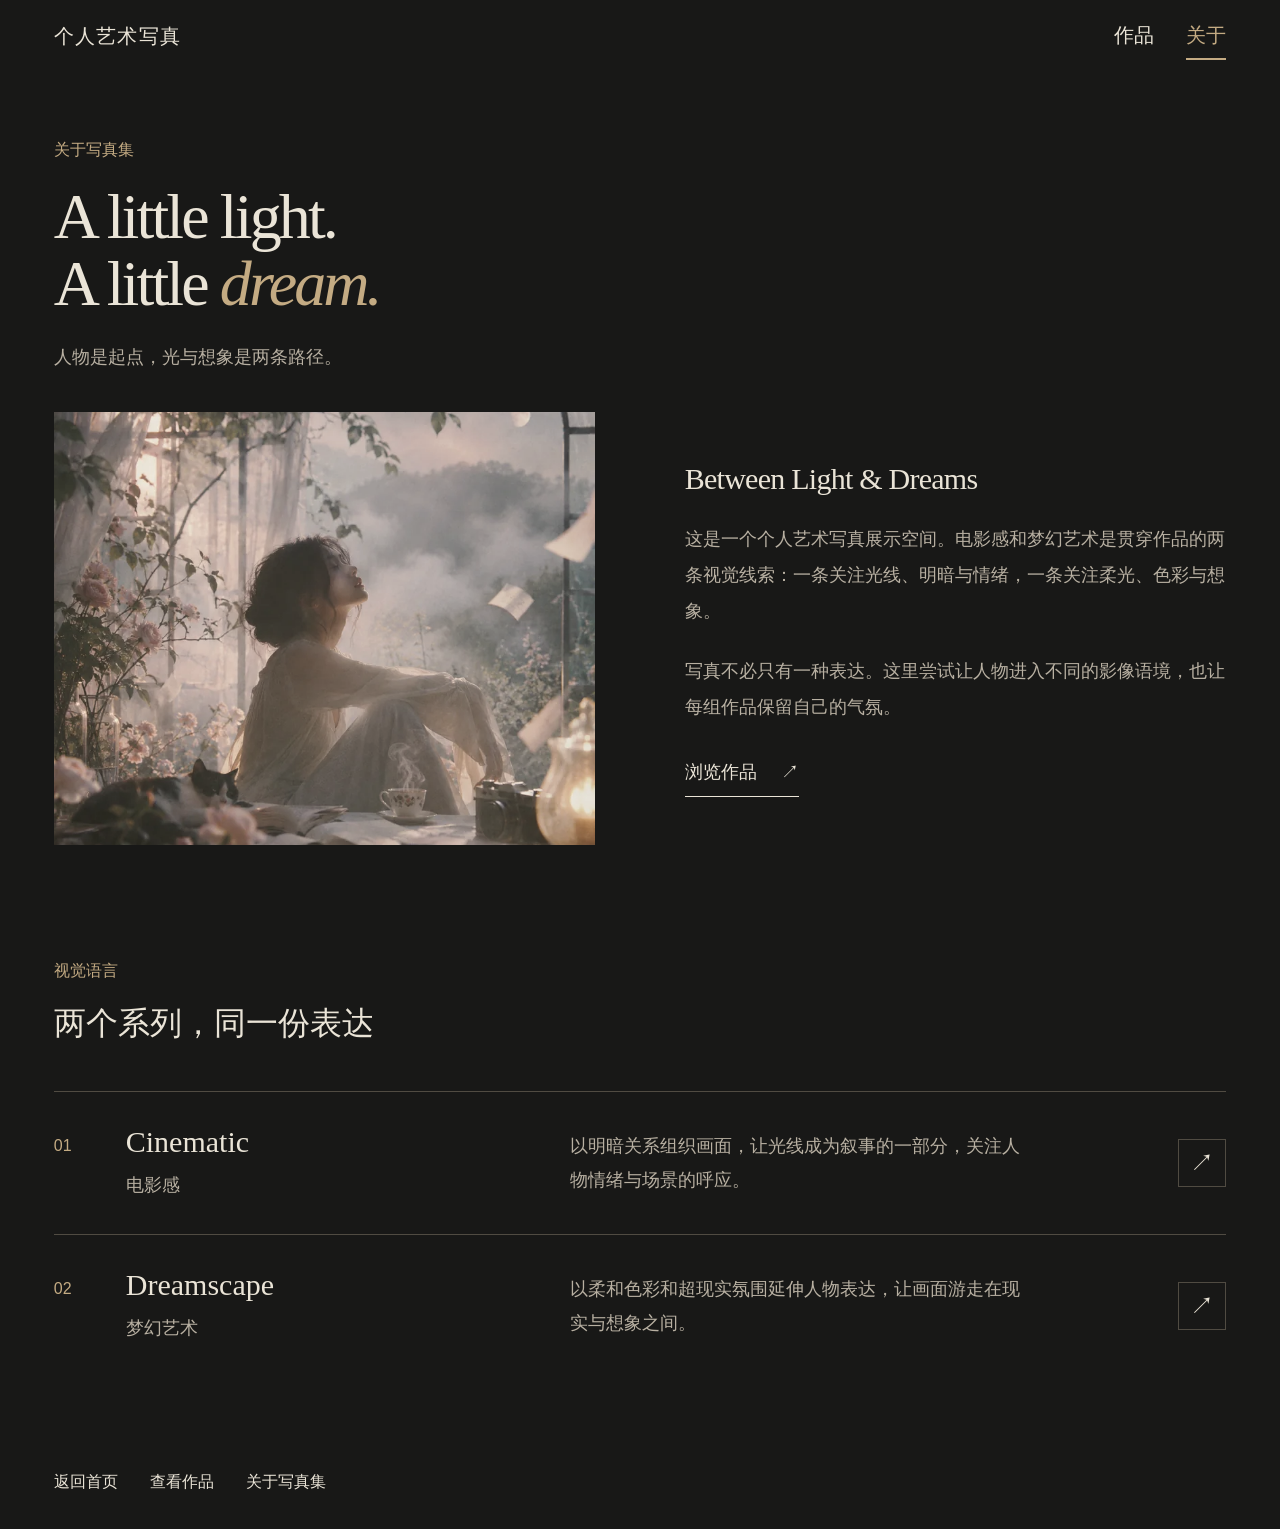
==== commit e023a5f2: "Add subtle portrait motion with reduced-motion support" ====
--- a/about.html
+++ b/about.html
@@ -3,7 +3,7 @@
 <meta charset="utf-8"><meta name="viewport" content="width=device-width, initial-scale=1, viewport-fit=cover">
 <title>关于 · Between Light &amp; Dreams</title><meta name="description" content="了解 Between Light & Dreams 的创作理念：以电影感和梦幻艺术，呈现个人艺术写真的两种表达。"><meta name="theme-color" content="#181817"><meta name="page-type" content="service"><meta name="site-kind" content="other">
 <meta property="og:title" content="关于 · Between Light &amp; Dreams"><meta property="og:description" content="以电影感和梦幻艺术呈现个人写真。"><meta property="og:type" content="website"><meta property="og:image" content="assets/share.svg"><meta name="twitter:card" content="summary_large_image">
-<link rel="icon" href="assets/favicon.svg" type="image/svg+xml"><link rel="stylesheet" href="assets/site.css"><script src="assets/app.js" defer></script>
+<link rel="icon" href="assets/favicon.svg" type="image/svg+xml"><link rel="stylesheet" href="assets/site.css?v=5"><link rel="stylesheet" href="assets/motion.css?v=5"><script src="assets/app.js?v=5" defer></script>
 </head><body data-page="about">
 <a class="skip-link" href="#main">跳至正文</a>
 <header class="site-header"><div class="wrap header-inner">
--- a/assets/motion.css
+++ b/assets/motion.css
@@ -0,0 +1,31 @@
+/* One entrance, quiet interaction feedback, no autoplay or scroll hijacking. */
+@keyframes portrait-enter{from{opacity:.65;transform:scale(1.035)}to{opacity:1;transform:scale(1)}}
+@keyframes copy-enter{from{opacity:.4;transform:translateY(16px)}to{opacity:1;transform:translateY(0)}}
+@keyframes work-enter{from{opacity:.45;transform:translateY(12px)}to{opacity:1;transform:translateY(0)}}
+@keyframes menu-enter{from{opacity:.5;transform:translateY(-8px)}to{opacity:1;transform:translateY(0)}}
+.hero-copy{animation:copy-enter 800ms var(--ease) both}
+.hero-photo{animation:portrait-enter 1200ms var(--ease) both;transform-origin:60% 35%}
+.gallery-intro,.about-heading{animation:copy-enter 650ms var(--ease) both}
+.work-card{animation:work-enter 420ms var(--ease) both;animation-delay:calc(min(var(--card-index,0),3)*45ms)}
+.selected-work a{transition:transform 350ms var(--ease)}
+.selected-work h3{transition:color 240ms ease}
+.selected-photo img,.work-image{transition:transform 650ms var(--ease),filter 450ms ease}
+.button,.icon-button{transition:background 220ms ease,color 220ms ease,transform 220ms var(--ease),border-color 220ms ease}
+@media(hover:hover) and (pointer:fine){
+  .selected-work a:hover{transform:translateY(-3px)}
+  .selected-work a:hover img,.work-open:hover .work-image{transform:scale(1.045)}
+}
+@media(max-width:600px){#primary-nav[data-open=true]{animation:menu-enter 220ms var(--ease) both}}
+/* Modern browsers retain the top layer during the short native-dialog exit. */
+@supports(transition-behavior:allow-discrete){
+  .lightbox{opacity:0;transition:opacity 200ms ease,display 200ms allow-discrete,overlay 200ms allow-discrete}
+  .lightbox[open]{opacity:1}
+  .lightbox::backdrop{opacity:0;transition:opacity 200ms ease,display 200ms allow-discrete,overlay 200ms allow-discrete}
+  .lightbox[open]::backdrop{opacity:1}
+  @starting-style{.lightbox[open],.lightbox[open]::backdrop{opacity:0}}
+}
+@media(prefers-reduced-motion:reduce){
+  *,*::before,*::after{animation:none!important;transition:none!important;scroll-behavior:auto!important}
+  .hero-photo,.hero-copy,.work-card,.gallery-intro,.about-heading{transform:none;opacity:1}
+  .selected-work a:hover,.selected-work a:hover img,.work-open:hover,.work-open:hover .work-image{transform:none}
+}
